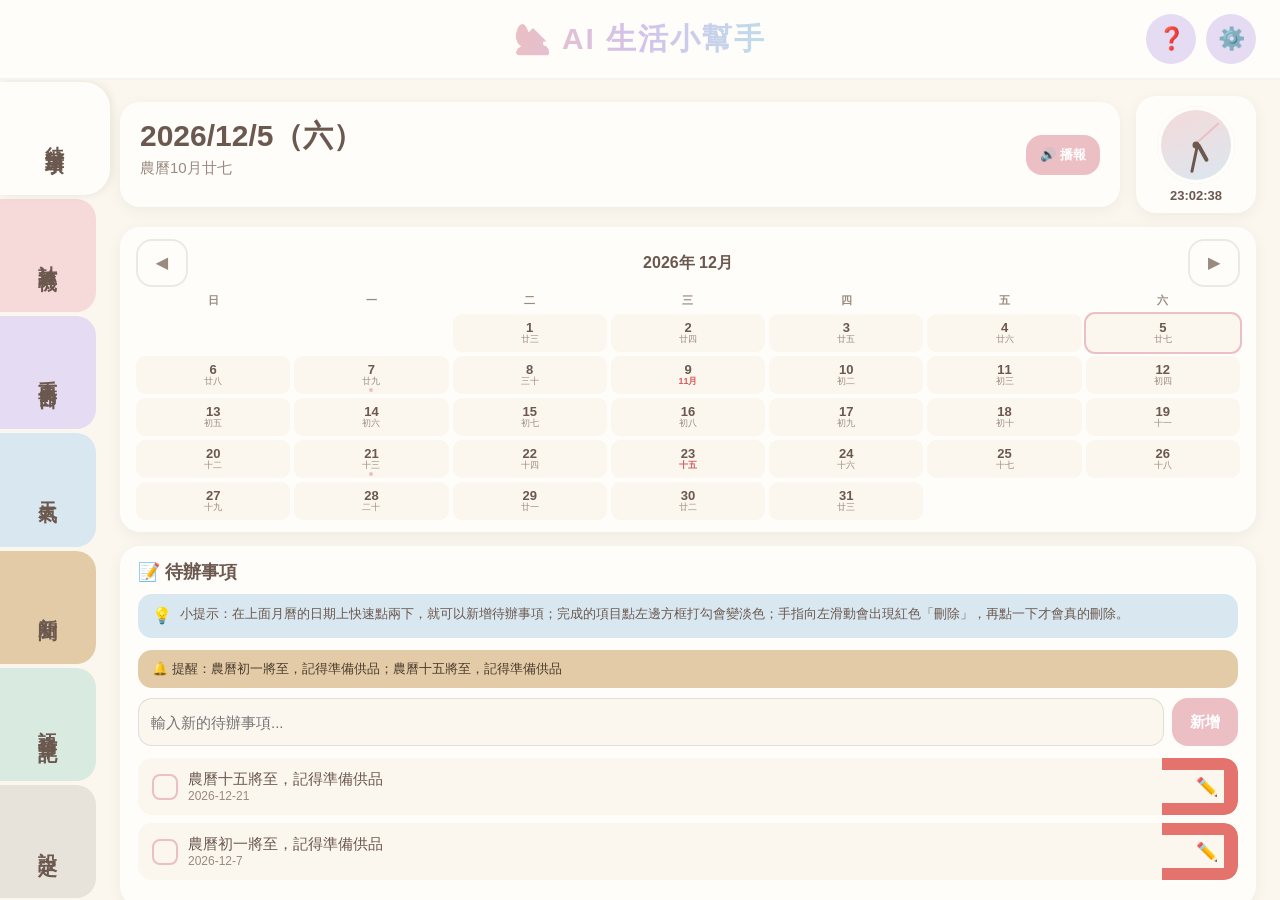
==== index.html @ ae2926cb "Add files via upload" ====
<!DOCTYPE html>
<html lang="zh-Hant">
<head>
<meta charset="UTF-8">
<meta name="viewport" content="width=device-width, initial-scale=1.0, maximum-scale=1.0, user-scalable=no">
<title>AI 家庭生活小幫手</title>

<!-- 📌 iPhone 桌面 App 圖示：會抓取上傳到 GitHub 同一資料夾的 custom-icon.png -->
<link rel="apple-touch-icon" href="custom-icon.png">
<link rel="icon" type="image/png" href="custom-icon.png">
<!-- 加入主畫面後，用全螢幕模式打開（不顯示 Safari 網址列），並自訂桌面顯示的名稱 -->
<meta name="apple-mobile-web-app-capable" content="yes">
<meta name="apple-mobile-web-app-status-bar-style" content="black-translucent">
<meta name="apple-mobile-web-app-title" content="生活小幫手">
<meta name="mobile-web-app-capable" content="yes">
<meta name="theme-color" content="#F6D9D9">

<link rel="stylesheet" href="style.css">
</head>
<body>
<div id="app">
  <header>
    <div></div>
    <h1>🏡 AI 生活小幫手</h1>
    <div class="header-actions">
      <button class="gear-btn" onclick="openHelp()" title="使用說明">❓</button>
      <button class="gear-btn" onclick="switchView('settings')" title="設定">⚙️</button>
    </div>
  </header>
  <div class="layout">
    <nav id="nav"></nav>
    <main id="main"></main>
  </div>
</div>
<script src="app.js"></script>
</body>
</html>
---- style.css ----
:root{
  --pink:#F6D9D9; --pink-deep:#EBBFC4;
  --blue:#D9E8F0; --blue-deep:#BFDCEB;
  --milktea:#E3CBA8; --milktea-deep:#D2AE80;
  --purple:#E5DBF2; --purple-deep:#D3C2EB;
  --mint:#D9EAE0; --mint-deep:#BEDCC9;
  --grey:#E7E2DA; --grey-deep:#D4CBBC;
  --cream:#FBF6EE;
  --ink:#6B584F; --ink-soft:#9A8A80;
  --card:#FFFDF9;
  --accent:var(--pink-deep);
  --done-bg:#E9F1E9; --done-text:#A9BBA9;
  --radius:20px;
  --font-scale:1;
}
*{box-sizing:border-box;-webkit-tap-highlight-color:transparent;}
html,body{margin:0;padding:0;height:100%;}
body{font-family:"PingFang TC","Microsoft JhengHei","Helvetica Neue",sans-serif;background:var(--cream);color:var(--ink);font-size:calc(17px * var(--font-scale));overflow:hidden;}
body.dark{--cream:#3B342F;--card:#4A423B;--ink:#F3E9DF;--ink-soft:#C9B9AC;--done-bg:#3F463F;--done-text:#8FA08F;}
#app{display:flex;flex-direction:column;height:100vh;}
header{display:grid;grid-template-columns:1fr auto 1fr;align-items:center;padding:14px 24px;background:var(--card);border-bottom:2px solid rgba(0,0,0,0.04);flex:none;}
header h1{font-size:calc(30px * var(--font-scale));margin:0;letter-spacing:2px;grid-column:2;text-align:center;font-weight:800;background:linear-gradient(90deg,var(--pink-deep),var(--purple-deep),var(--blue-deep));-webkit-background-clip:text;background-clip:text;color:transparent;white-space:nowrap;}
header .header-actions{grid-column:3;justify-self:end;display:flex;gap:10px;}
header .gear-btn{width:50px;height:50px;border-radius:50%;border:none;background:var(--purple);font-size:22px;cursor:pointer;display:flex;align-items:center;justify-content:center;transition:transform .15s ease;}
header .gear-btn:active{transform:scale(0.9) rotate(25deg);}
.layout{flex:1;display:flex;overflow:hidden;}

/* ---- SIDEBAR: colorful stacked tabs ---- */
nav{width:96px;min-width:96px;display:flex;flex-direction:column;background:var(--cream);}
.nav-btn{
  flex:1;border:none;cursor:pointer;display:flex;flex-direction:column;align-items:center;justify-content:center;gap:6px;
  font-weight:700;color:var(--ink);position:relative;padding:10px 2px;
  border-radius:0 20px 20px 0;
  margin:2px 0;
  transition:all .18s ease;
}
.nav-btn .lbl{writing-mode:vertical-rl;text-orientation:mixed;letter-spacing:4px;font-size:calc(19px*var(--font-scale));}
.nav-btn.active{
  background:var(--card)!important;
  width:calc(100% + 14px);
  border-radius:0 26px 26px 0;
  box-shadow:2px 0 10px rgba(0,0,0,0.08);
  z-index:2;
  color:var(--ink);
}
main{flex:1;overflow-y:auto;padding:16px 24px 26px;}
.card{background:var(--card);border-radius:var(--radius);padding:18px;box-shadow:0 4px 16px rgba(0,0,0,0.05);}
button{font-family:inherit;}
.btn{border:none;border-radius:16px;cursor:pointer;font-size:calc(15px * var(--font-scale));font-weight:700;padding:12px 18px;min-height:48px;transition:transform .1s ease;}
.btn:active{transform:scale(0.96);}
.btn-primary{background:var(--accent);color:#fff;}
.btn-soft{background:var(--blue);color:var(--ink);}
.btn-ghost{background:transparent;color:var(--ink-soft);border:2px solid rgba(0,0,0,0.08);}

/* ---- HOME TOP ROW (compact, single line date) ---- */
.home-top{display:flex;align-items:center;gap:16px;margin-bottom:14px;flex-wrap:nowrap;}
.date-card{flex:1;min-width:0;display:flex;align-items:center;gap:16px;padding:14px 20px;}
.date-block{min-width:0;flex:1;}
.date-big{font-size:calc(30px * var(--font-scale));font-weight:800;margin:0;white-space:nowrap;overflow:hidden;text-overflow:ellipsis;}
.date-sub{font-size:calc(15px * var(--font-scale));color:var(--ink-soft);margin-top:2px;white-space:nowrap;}
.date-sub .redday{color:#D65C5C;font-weight:700;}
.announce-btn{padding:10px 14px;min-height:40px;font-size:calc(13px*var(--font-scale));flex:none;white-space:nowrap;}
.clock-card{width:120px;flex:none;text-align:center;padding:10px;}
.clock-face{width:78px;height:78px;border-radius:50%;background:linear-gradient(160deg,var(--pink),var(--blue));margin:0 auto 4px;position:relative;box-shadow:inset 0 0 0 4px var(--card);}
.clock-hand{position:absolute;left:50%;top:50%;transform-origin:0 0;border-radius:6px;}
.hand-h{width:4px;height:20px;background:var(--ink);}
.hand-m{width:3px;height:28px;background:var(--ink);}
.hand-s{width:1.5px;height:32px;background:var(--pink-deep);}
.clock-center{position:absolute;left:50%;top:50%;width:7px;height:7px;background:var(--ink);border-radius:50%;transform:translate(-50%,-50%);}
#digitalTime{font-weight:700;font-size:calc(13px*var(--font-scale));}

/* ---- COMPACT CALENDAR ---- */
.cal-card{padding:12px 16px;}
.cal-card .cal-head{display:flex;justify-content:space-between;align-items:center;margin-bottom:4px;}
.cal-card h2{margin:0;font-size:calc(16px*var(--font-scale));}
.cal-grid{display:grid;grid-template-columns:repeat(7,1fr);gap:4px;margin-top:6px;}
.cal-dow{text-align:center;font-weight:700;color:var(--ink-soft);font-size:calc(11px*var(--font-scale));padding-bottom:2px;}
.cal-cell{background:var(--cream);border-radius:9px;min-height:38px;padding:2px;cursor:pointer;display:flex;flex-direction:column;align-items:center;justify-content:center;transition:background .12s;position:relative;}
.cal-cell:hover{background:var(--pink);}
.cal-cell.today{outline:2px solid var(--accent);}
.cal-cell.empty{visibility:hidden;}
.cal-cell .d{font-size:calc(13px*var(--font-scale));font-weight:700;line-height:1.1;}
.cal-cell .l{font-size:calc(9px*var(--font-scale));color:var(--ink-soft);line-height:1.1;}
.cal-cell.redday .l{color:#D65C5C;font-weight:700;}
.cal-cell.festival .l{color:#D65C5C;font-weight:700;}
.cal-cell .dot{width:4px;height:4px;border-radius:50%;background:var(--accent);position:absolute;bottom:2px;}

/* ---- TODO ---- */
.todo-list{margin-top:14px;padding-top:14px;}
.todo-list h2{margin:0 0 10px;font-size:calc(18px*var(--font-scale));}
.reminder-note{background:var(--milktea);color:#4a3c2c;border-radius:14px;padding:10px 14px;margin-bottom:10px;font-size:calc(13px*var(--font-scale));}
.hint-banner{background:var(--blue);color:var(--ink);border-radius:14px;padding:10px 14px;margin-bottom:12px;font-size:calc(13px*var(--font-scale));display:flex;align-items:flex-start;gap:8px;line-height:1.5;}
.hint-banner .ic{flex:none;font-size:16px;}
.quick-add{display:flex;gap:8px;margin-bottom:12px;}
.quick-add input{flex:1;padding:12px;border-radius:14px;border:1px solid rgba(0,0,0,0.1);font-size:calc(15px*var(--font-scale));font-family:inherit;background:var(--cream);color:var(--ink);}
.todo-item{display:flex;align-items:center;gap:10px;background:var(--cream);border-radius:14px;padding:12px 14px;margin-bottom:8px;position:relative;overflow:hidden;}
.todo-item .swipe-inner{display:flex;align-items:center;gap:10px;flex:1;min-width:0;transition:transform .18s ease;background:inherit;position:relative;z-index:1;}
.todo-item .del-reveal{position:absolute;right:0;top:0;bottom:0;width:76px;background:#E4736E;color:#fff;display:flex;align-items:center;justify-content:center;font-weight:700;font-size:calc(14px*var(--font-scale));border-radius:0 14px 14px 0;cursor:pointer;}
.todo-item.swipe-left .swipe-inner{transform:translateX(-76px);}
.chk{width:26px;height:26px;border-radius:8px;border:2.5px solid var(--accent);background:transparent;cursor:pointer;flex:none;}
.todo-item.done{background:var(--done-bg);}
.todo-item.done .chk{background:var(--accent);opacity:0.55;position:relative;}
.todo-item.done .chk::after{content:'✓';color:#fff;position:absolute;inset:0;display:flex;align-items:center;justify-content:center;font-size:14px;}
.todo-item.done .txt{color:var(--done-text);}
.todo-item .txt{flex:1;font-size:calc(15px*var(--font-scale));min-width:0;word-break:break-word;}
.todo-item .txt .dt{color:var(--ink-soft);font-size:0.8em;display:block;}
.todo-item .act{display:flex;gap:6px;flex:none;}
.todo-item .act button{background:none;border:none;font-size:18px;cursor:pointer;}
.empty-hint{color:var(--ink-soft);text-align:center;padding:22px 0;font-size:calc(14px*var(--font-scale));}

/* ---- MODAL (add todo) ---- */
.modal-overlay{position:fixed;inset:0;background:rgba(0,0,0,0.35);display:flex;align-items:center;justify-content:center;z-index:50;}
.modal-box{background:var(--card);border-radius:22px;padding:24px;width:min(420px,88vw);}
.modal-box h3{margin:0 0 4px;font-size:calc(19px*var(--font-scale));}
.modal-box .mdate{color:var(--ink-soft);margin-bottom:14px;font-size:calc(14px*var(--font-scale));}
.modal-box input{width:100%;padding:14px;border-radius:14px;border:1px solid rgba(0,0,0,0.12);font-size:calc(16px*var(--font-scale));font-family:inherit;margin-bottom:16px;background:var(--cream);color:var(--ink);}
.modal-actions{display:flex;gap:10px;justify-content:flex-end;}
.help-box{width:min(520px,90vw);max-height:80vh;overflow-y:auto;}
.help-box h4{margin:14px 0 4px;font-size:calc(16px*var(--font-scale));}
.help-box p{margin:0 0 6px;font-size:calc(14px*var(--font-scale));line-height:1.6;color:var(--ink);}
.help-close-wrap{text-align:right;margin-top:14px;}

/* ---- CALCULATOR ---- */
.calc-wrap{display:flex;gap:20px;flex-wrap:wrap;align-items:flex-start;}
.calc-box{width:320px;}
.calc-display{border-radius:16px;padding:16px;text-align:right;font-size:calc(30px*var(--font-scale));font-weight:800;margin-bottom:12px;min-height:54px;word-break:break-all;border:2px solid rgba(0,0,0,0.08);color:var(--ink);}
.calc-keys{display:grid;grid-template-columns:repeat(4,1fr);gap:9px;}
.calc-keys button{min-height:58px;border:none;border-radius:15px;font-size:calc(20px*var(--font-scale));font-weight:700;cursor:pointer;background:#fff;color:var(--ink);box-shadow:0 2px 6px rgba(0,0,0,0.08);border:1px solid rgba(0,0,0,0.04);}
.calc-keys button.op{background:var(--accent);color:#fff;border:none;}
.calc-keys button.eq{background:var(--ink);color:#fff;border:none;}
.calc-theme-toggle{display:flex;gap:8px;margin-bottom:12px;}
.calc-side{flex:1;min-width:240px;display:flex;flex-direction:column;gap:16px;}
.subtotal-box{text-align:center;}
.subtotal-box .amt{font-size:calc(34px*var(--font-scale));font-weight:800;color:var(--accent);}
.hist-head{display:flex;justify-content:space-between;align-items:center;margin-bottom:4px;}
.hist-item{display:flex;justify-content:space-between;align-items:center;gap:6px;padding:7px 4px;border-bottom:1px solid rgba(0,0,0,0.06);font-size:calc(14px*var(--font-scale));}
.hist-item .hactions{display:flex;gap:6px;flex:none;}
.hist-item button{background:var(--blue);border:none;border-radius:10px;padding:4px 10px;cursor:pointer;font-size:calc(12px*var(--font-scale));font-weight:700;}
.hist-item button.del{background:#F0C9C9;}

/* ---- FESTIVALS ---- */
.fest-grid{display:grid;grid-template-columns:repeat(auto-fill,minmax(260px,1fr));gap:16px;}
.fest-card{padding:18px;border-top:6px solid var(--accent);}
.fest-card .fhead{display:flex;align-items:center;gap:14px;margin-bottom:6px;}
.fest-card .emoji{font-size:48px;line-height:1;}
.fest-card h3{margin:0;font-size:calc(23px*var(--font-scale));}
.fest-card .ftime{color:var(--ink-soft);font-size:calc(14px*var(--font-scale));margin:0 0 10px 62px;display:flex;align-items:center;gap:6px;}
.fest-sec{margin-top:10px;border-radius:14px;padding:10px 12px;}
.fest-sec.sec-guanyin{background:#E4EEF5;}
.fest-sec.sec-ancestor{background:#F3E9DC;}
.fest-sec .sec-label{font-size:calc(15px*var(--font-scale));font-weight:800;margin-bottom:6px;}
.sec-guanyin .sec-label{color:#4E7CA0;}
.sec-ancestor .sec-label{color:#9C7A3C;}
.fest-pill-row{display:flex;flex-wrap:wrap;gap:7px;}
.fest-pill{background:#fff;border-radius:12px;padding:8px 12px;font-size:calc(15px*var(--font-scale));font-weight:700;color:var(--ink);display:flex;align-items:center;gap:7px;box-shadow:0 1px 4px rgba(0,0,0,0.06);}
.fest-pill [contenteditable]{outline:none;min-width:10px;}
.fest-pill .rm{cursor:pointer;color:var(--ink-soft);font-size:13px;}
.fest-add{background:transparent;border:1.5px dashed var(--ink-soft);border-radius:12px;padding:6px 12px;font-size:calc(14px*var(--font-scale));cursor:pointer;color:var(--ink-soft);font-weight:700;}

/* ---- WEATHER ---- */
.weather-today{display:flex;align-items:center;gap:18px;flex-wrap:wrap;}
.weather-today .emoji{font-size:54px;}
.weather-stats{display:grid;grid-template-columns:repeat(auto-fit,minmax(110px,1fr));gap:10px;margin-top:14px;}
.wstat{background:var(--cream);border-radius:14px;padding:12px 8px;text-align:center;}
.wstat .e{font-size:24px;}
.wstat .lab{font-size:calc(12px*var(--font-scale));color:var(--ink-soft);margin-top:2px;}
.wstat .val{font-size:calc(15px*var(--font-scale));font-weight:800;}
.weather-week{display:grid;grid-template-columns:repeat(auto-fit,minmax(84px,1fr));gap:10px;margin-top:16px;}
.w-day{text-align:center;background:var(--cream);border-radius:14px;padding:10px 4px;}
.w-day .e{font-size:24px;}

/* ---- NEWS ---- */
.news-item{display:flex;gap:14px;margin-bottom:14px;align-items:center;}
.news-item .thumb{width:84px;height:84px;border-radius:14px;background:linear-gradient(135deg,var(--pink),var(--blue));flex:none;display:flex;align-items:center;justify-content:center;font-size:28px;}
.news-item h4{margin:0 0 4px;font-size:calc(15px*var(--font-scale));}
.news-item p{margin:0 0 6px;color:var(--ink-soft);font-size:calc(13px*var(--font-scale));}
.link-grid{display:grid;grid-template-columns:repeat(auto-fill,minmax(140px,1fr));gap:12px;margin-top:10px;}
.link-card{background:var(--cream);border-radius:16px;padding:14px 10px;text-align:center;cursor:pointer;position:relative;}
.link-card .le{font-size:32px;}
.link-card .ln{font-weight:700;font-size:calc(14px*var(--font-scale));margin-top:4px;}
.link-card .lrm{position:absolute;top:4px;right:8px;color:var(--ink-soft);font-size:14px;cursor:pointer;}
.link-add{background:transparent;border:2px dashed var(--ink-soft);border-radius:16px;padding:14px 10px;text-align:center;cursor:pointer;color:var(--ink-soft);font-weight:700;}

/* ---- NOTE ---- */
.note-mic{width:120px;height:120px;border-radius:50%;background:var(--accent);color:#fff;border:none;font-size:42px;margin:16px auto;display:flex;align-items:center;justify-content:center;cursor:pointer;user-select:none;}
.note-mic.rec{background:#D65C5C;animation:pulse 1s infinite;}
@keyframes pulse{0%{box-shadow:0 0 0 0 rgba(214,92,92,.5);}100%{box-shadow:0 0 0 22px rgba(214,92,92,0);}}
.note-timer{font-weight:800;color:#D65C5C;font-size:calc(15px*var(--font-scale));min-height:20px;}
.note-result{background:var(--cream);border-radius:16px;padding:14px;margin-top:14px;min-height:50px;}
.note-history{margin-top:18px;text-align:left;}
.note-history h4{margin:0 0 8px;font-size:calc(15px*var(--font-scale));}
.note-entry{background:var(--cream);border-radius:14px;padding:12px 14px;margin-bottom:8px;}
.note-entry .ntop{display:flex;justify-content:space-between;align-items:center;gap:8px;}
.note-entry .ntime{color:var(--ink-soft);font-size:calc(12px*var(--font-scale));}
.note-entry .nact{display:flex;gap:6px;flex:none;}
.note-entry .nact button{background:none;border:none;font-size:17px;cursor:pointer;}
.note-entry .ntxt{margin-top:6px;font-size:calc(15px*var(--font-scale));}
.note-entry .ntxt[contenteditable]{outline:none;border-bottom:1px dashed var(--ink-soft);}

/* ---- SETTINGS ---- */
.settings-grid{display:grid;grid-template-columns:1fr 1fr;gap:16px;}
.set-row{background:var(--cream);border-radius:16px;padding:14px;}
.set-row .label{font-weight:700;margin-bottom:8px;}
.theme-tabs{display:flex;gap:6px;}
.theme-tab{border:none;cursor:pointer;border-radius:0 14px 14px 0;padding:10px 6px;writing-mode:vertical-rl;letter-spacing:2px;font-size:calc(12px*var(--font-scale));font-weight:700;color:var(--ink);}
.theme-tab.sel{outline:3px solid var(--ink);}
select,input[type=range]{width:100%;padding:8px;border-radius:10px;border:1px solid rgba(0,0,0,0.1);font-family:inherit;}

@media (max-width:780px){
  nav{width:64px;min-width:64px;}
  .nav-btn .lbl{font-size:calc(11px*var(--font-scale));}
  main{padding:12px 10px;}
  .home-top{flex-wrap:wrap;}
  .settings-grid{grid-template-columns:1fr;}
}
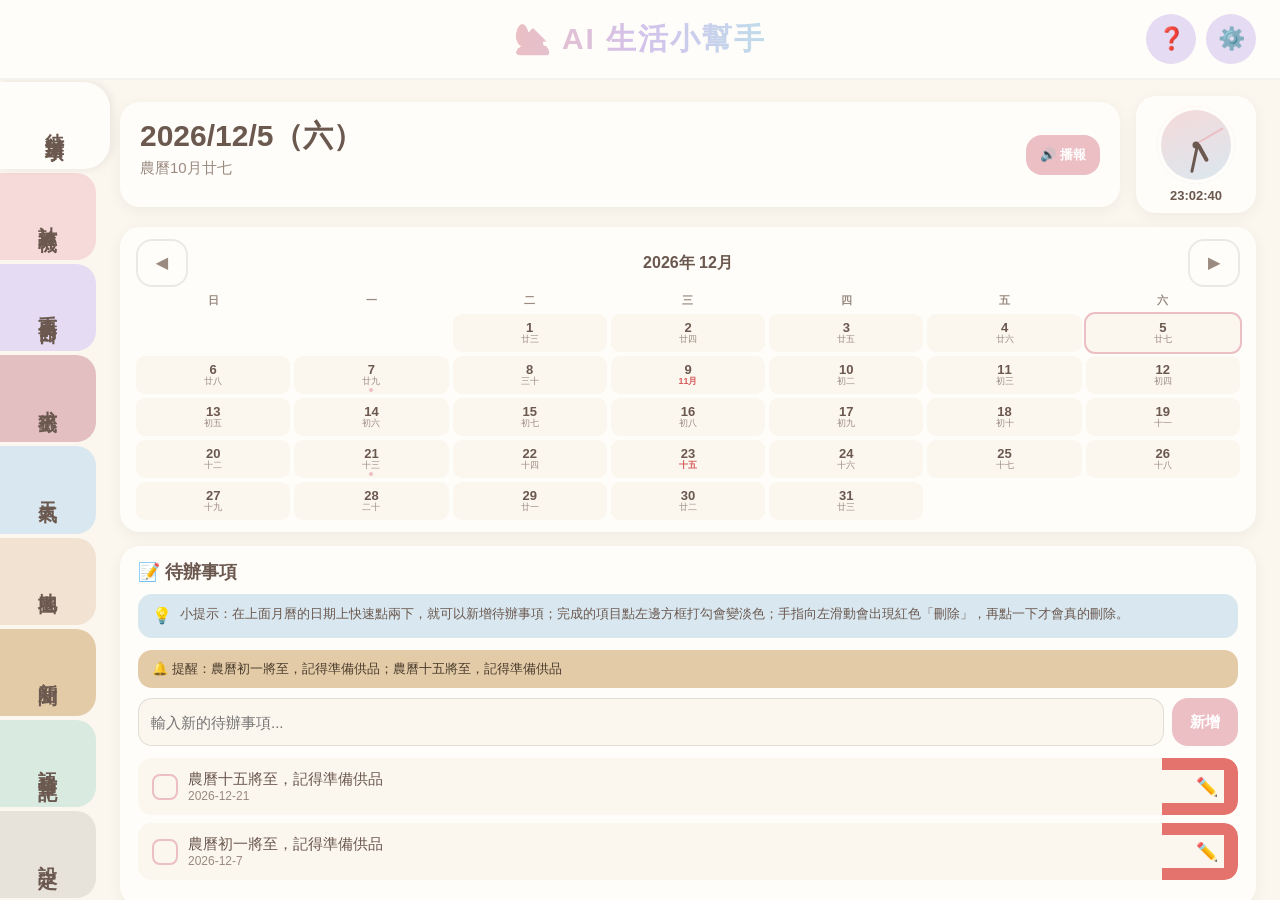
==== commit 11c14256: "Add files via upload" ====
--- a/index.html
+++ b/index.html
@@ -14,6 +14,8 @@
 <meta name="apple-mobile-web-app-title" content="生活小幫手">
 <meta name="mobile-web-app-capable" content="yes">
 <meta name="theme-color" content="#F6D9D9">
+<link rel="preconnect" href="https://fonts.googleapis.com">
+<link href="https://fonts.googleapis.com/css2?family=Noto+Serif+TC:wght@400;500;600;700;900&family=Ma+Shan+Zheng&display=swap" rel="stylesheet">
 
 <link rel="stylesheet" href="style.css">
 </head>
--- a/style.css
+++ b/style.css
@@ -4,6 +4,8 @@
   --milktea:#E3CBA8; --milktea-deep:#D2AE80;
   --purple:#E5DBF2; --purple-deep:#D3C2EB;
   --mint:#D9EAE0; --mint-deep:#BEDCC9;
+  --peach:#F2E2D2; --peach-deep:#E3C7A8;
+  --ruby:#E3BFC2; --ruby-deep:#CE9FA3;
   --grey:#E7E2DA; --grey-deep:#D4CBBC;
   --cream:#FBF6EE;
   --ink:#6B584F; --ink-soft:#9A8A80;
@@ -177,9 +179,12 @@
 .link-grid{display:grid;grid-template-columns:repeat(auto-fill,minmax(140px,1fr));gap:12px;margin-top:10px;}
 .link-card{background:var(--cream);border-radius:16px;padding:14px 10px;text-align:center;cursor:pointer;position:relative;}
 .link-card .le{font-size:32px;}
+.link-card .le-img{width:44px;height:44px;border-radius:12px;object-fit:cover;}
 .link-card .ln{font-weight:700;font-size:calc(14px*var(--font-scale));margin-top:4px;}
 .link-card .lrm{position:absolute;top:4px;right:8px;color:var(--ink-soft);font-size:14px;cursor:pointer;}
 .link-add{background:transparent;border:2px dashed var(--ink-soft);border-radius:16px;padding:14px 10px;text-align:center;cursor:pointer;color:var(--ink-soft);font-weight:700;}
+.note-mic.disabled{opacity:0.55;}
+.sc-preview img{border-radius:14px;object-fit:cover;}
 
 /* ---- NOTE ---- */
 .note-mic{width:120px;height:120px;border-radius:50%;background:var(--accent);color:#fff;border:none;font-size:42px;margin:16px auto;display:flex;align-items:center;justify-content:center;cursor:pointer;user-select:none;}
@@ -208,8 +213,80 @@
 
 @media (max-width:780px){
   nav{width:64px;min-width:64px;}
-  .nav-btn .lbl{font-size:calc(11px*var(--font-scale));}
+  .nav-btn .lbl{font-size:calc(11px*var(--font-scale));letter-spacing:2px;}
   main{padding:12px 10px;}
-  .home-top{flex-wrap:wrap;}
   .settings-grid{grid-template-columns:1fr;}
 }
+@media (max-width:600px){
+  .home-top{flex-direction:column;align-items:stretch;gap:10px;}
+  .date-card{width:100%;padding:12px 16px;}
+  .date-big{font-size:calc(20px*var(--font-scale));}
+  .date-sub{font-size:calc(13px*var(--font-scale));}
+  .announce-btn{padding:8px 12px;font-size:calc(12px*var(--font-scale));min-height:38px;}
+  .clock-card{width:100%;display:flex;align-items:center;justify-content:center;gap:14px;padding:8px;}
+  .clock-face{margin:0;width:64px;height:64px;}
+  #digitalTime{font-size:calc(15px*var(--font-scale));}
+  header h1{font-size:calc(22px*var(--font-scale));letter-spacing:0.5px;}
+}
+
+/* ============ FORTUNE STICKS (求籤) — scoped shrine theme ============ */
+.fortune-card{padding:0;overflow:hidden;}
+.fortune-stage{
+  position:relative;
+  background:radial-gradient(ellipse at 50% -10%, #430c11 0%, #20080a 55%, #140406 100%);
+  font-family:"Noto Serif TC",serif;
+  color:#f3e6c4;
+  padding:30px 20px 34px;
+  border-radius:var(--radius);
+  display:flex;flex-direction:column;align-items:center;
+  text-align:center;overflow:hidden;
+}
+.fortune-stage::before{
+  content:"";position:absolute;inset:0;pointer-events:none;
+  background:radial-gradient(circle at 20% 15%,rgba(201,162,39,0.10),transparent 40%),
+             radial-gradient(circle at 80% 80%,rgba(201,162,39,0.08),transparent 45%);
+}
+.f-eyebrow{letter-spacing:0.4em;font-size:calc(11px*var(--font-scale));color:#e9d18b;text-transform:uppercase;opacity:0.8;margin-bottom:6px;}
+.f-title{font-family:"Ma Shan Zheng",cursive;font-size:calc(44px*var(--font-scale));margin:0;line-height:1.1;color:#e9d18b;text-shadow:0 0 22px rgba(233,209,139,0.35),0 2px 0 rgba(0,0,0,0.4);letter-spacing:0.06em;}
+.f-subtitle{margin-top:8px;font-size:calc(13px*var(--font-scale));color:#d8b98f;opacity:0.85;}
+.f-smokewrap{position:relative;width:100%;height:30px;margin-top:4px;z-index:1;}
+.f-smoke{position:absolute;bottom:0;width:2px;height:28px;left:50%;background:linear-gradient(to top,rgba(233,209,139,0.5),rgba(233,209,139,0));filter:blur(2px);transform-origin:bottom center;animation:f-rise 3.6s ease-in-out infinite;}
+.f-smoke:nth-child(2){left:calc(50% - 10px);animation-delay:0.8s;height:22px;}
+.f-smoke:nth-child(3){left:calc(50% + 10px);animation-delay:1.6s;height:24px;}
+@keyframes f-rise{0%{opacity:0;transform:translateY(0) rotate(0deg) scaleY(1);}30%{opacity:0.7;}100%{opacity:0;transform:translateY(-30px) rotate(8deg) scaleY(1.3);}}
+.f-qiantong-wrap{margin-top:14px;display:flex;flex-direction:column;align-items:center;z-index:1;transition:opacity .4s ease,transform .4s ease;}
+.f-qiantong-wrap.hidden{display:none;}
+.f-qiantong{position:relative;width:130px;height:164px;cursor:pointer;user-select:none;transform-origin:50% 90%;}
+.f-qiantong.shaking{animation:f-shake 0.9s ease-in-out;}
+@keyframes f-shake{0%,100%{transform:rotate(0deg);}10%{transform:rotate(-7deg);}20%{transform:rotate(6deg);}30%{transform:rotate(-8deg);}40%{transform:rotate(7deg);}50%{transform:rotate(-6deg);}60%{transform:rotate(5deg);}70%{transform:rotate(-4deg);}80%{transform:rotate(3deg);}90%{transform:rotate(-2deg);}}
+.f-sticks{position:absolute;top:0;left:0;width:100%;height:100%;z-index:1;}
+.f-stick{position:absolute;bottom:56px;left:50%;width:4px;height:80px;border-radius:2px 2px 0 0;background:linear-gradient(to bottom,#e8dcb0,#cbb875 60%,#a9924c);box-shadow:inset -1px 0 1px rgba(0,0,0,0.25);transform-origin:bottom center;}
+.f-stick .f-tip{position:absolute;top:-8px;left:-2px;width:8px;height:12px;background:#a91f2c;border-radius:2px 2px 4px 4px;box-shadow:0 0 4px rgba(169,31,44,0.6);}
+.f-tubebody{position:absolute;bottom:0;left:50%;transform:translateX(-50%);width:102px;height:102px;border-radius:14px 14px 20px 20px;background:repeating-linear-gradient(90deg,#7c1119 0 8px,#8a1a24 8px 16px);border:2px solid #c9a227;box-shadow:inset 0 8px 14px rgba(0,0,0,0.35),inset 0 -6px 10px rgba(0,0,0,0.3),0 10px 24px rgba(0,0,0,0.55);z-index:2;}
+.f-tubebody::before{content:"籤";position:absolute;top:50%;left:50%;transform:translate(-50%,-46%);font-family:"Ma Shan Zheng",cursive;font-size:38px;color:#e9d18b;opacity:0.92;text-shadow:0 2px 3px rgba(0,0,0,0.5);}
+.f-tuberim{position:absolute;bottom:90px;left:50%;transform:translateX(-50%);width:110px;height:14px;border-radius:50%;background:linear-gradient(180deg,#e9d18b,#c9a227 60%,#8a6c14);border:1px solid #7d5f10;z-index:3;box-shadow:0 3px 6px rgba(0,0,0,0.4);}
+.f-hint{margin-top:12px;font-size:calc(12px*var(--font-scale));color:#e0c68f;opacity:0.8;z-index:1;}
+.f-drawbtn{margin-top:14px;font-family:"Noto Serif TC",serif;font-weight:600;font-size:calc(15px*var(--font-scale));letter-spacing:0.1em;padding:12px 30px;border-radius:999px;color:#2b1206;background:linear-gradient(180deg,#e9d18b,#c9a227);border:1px solid #8a6c14;box-shadow:0 6px 16px rgba(0,0,0,0.4),inset 0 1px 0 rgba(255,255,255,0.5);cursor:pointer;z-index:1;}
+.f-drawbtn:active{transform:translateY(2px) scale(0.98);}
+.f-drawbtn:disabled{opacity:0.55;}
+.f-flyingstick{position:fixed;top:50%;left:50%;z-index:200;width:7px;height:110px;border-radius:3px;background:linear-gradient(to bottom,#f3e7be,#cbb875 55%,#a9924c);box-shadow:0 0 18px rgba(233,209,139,0.6);transform:translate(-50%,-50%) rotate(0deg) scale(0.4);opacity:0;pointer-events:none;}
+.f-flyingstick.fly{animation:f-flyup 1.1s cubic-bezier(.2,.7,.3,1) forwards;}
+@keyframes f-flyup{0%{opacity:0;transform:translate(-50%,20vh) rotate(-20deg) scale(0.5);}35%{opacity:1;}70%{transform:translate(-50%,-6vh) rotate(360deg) scale(1.1);opacity:1;}100%{transform:translate(-50%,-14vh) rotate(400deg) scale(0.2);opacity:0;}}
+.f-resultcard{margin-top:6px;width:100%;max-width:420px;perspective:1200px;z-index:1;}
+.f-resultcard.hidden{display:none;}
+.f-cardinner{position:relative;background:linear-gradient(180deg,#f3e6c4 0%,#e8d4a3 100%);border:2px solid #c9a227;border-radius:6px;padding:26px 22px 22px;color:#2b1b12;box-shadow:0 20px 50px rgba(0,0,0,0.55),inset 0 0 0 6px rgba(90,17,22,0.06);transform-origin:top center;text-align:left;animation:f-cardin .6s cubic-bezier(.2,.7,.3,1) forwards;}
+@keyframes f-cardin{0%{transform:rotateX(-90deg) translateY(-10px);opacity:0;}100%{transform:rotateX(0deg) translateY(0);opacity:1;}}
+.f-cardseal{position:absolute;top:14px;right:14px;width:40px;height:40px;border:2px solid #a91f2c;border-radius:4px;color:#a91f2c;display:flex;align-items:center;justify-content:center;font-family:"Ma Shan Zheng",cursive;font-size:20px;transform:rotate(4deg);opacity:0.85;}
+.f-cardnum{font-size:calc(12px*var(--font-scale));letter-spacing:0.3em;color:#5a4531;}
+.f-cardgz{font-family:"Ma Shan Zheng",cursive;font-size:calc(32px*var(--font-scale));color:#8a1a24;margin-top:2px;}
+.f-cardlevel{display:inline-block;margin-top:8px;font-size:calc(12px*var(--font-scale));font-weight:700;letter-spacing:0.12em;padding:4px 12px;border-radius:999px;background:#8a1a24;color:#f3e6c4;}
+.f-cardverse{margin-top:16px;font-size:calc(17px*var(--font-scale));line-height:2;font-weight:600;color:#2b1b12;border-top:1px dashed rgba(90,17,22,0.35);border-bottom:1px dashed rgba(90,17,22,0.35);padding:12px 4px;}
+.f-cardwx{margin-top:6px;font-size:calc(11px*var(--font-scale));color:#5a4531;letter-spacing:0.05em;}
+.f-cardsummary{margin-top:14px;font-size:calc(14px*var(--font-scale));line-height:1.7;color:#2b1b12;}
+.f-cardsummary b{color:#8a1a24;}
+.f-cardadvice{margin-top:10px;font-size:calc(13px*var(--font-scale));line-height:1.7;color:#5a4531;background:rgba(90,17,22,0.06);border-left:3px solid #c9a227;padding:10px 12px;border-radius:2px;}
+.f-againbtn{display:block;margin:20px auto 0;font-family:"Noto Serif TC",serif;font-weight:600;font-size:calc(14px*var(--font-scale));letter-spacing:0.08em;padding:11px 26px;border-radius:999px;color:#f3e6c4;background:linear-gradient(180deg,#8a1a24,#5c0f16);border:1px solid #3a0a0d;cursor:pointer;}
+.f-footer{margin-top:22px;text-align:center;font-size:calc(11px*var(--font-scale));color:#c9ac82;opacity:0.6;line-height:1.7;max-width:380px;z-index:1;}
+@media (prefers-reduced-motion:reduce){
+  .f-qiantong.shaking,.f-flyingstick.fly,.f-cardinner,.f-smoke{animation:none!important;}
+}
